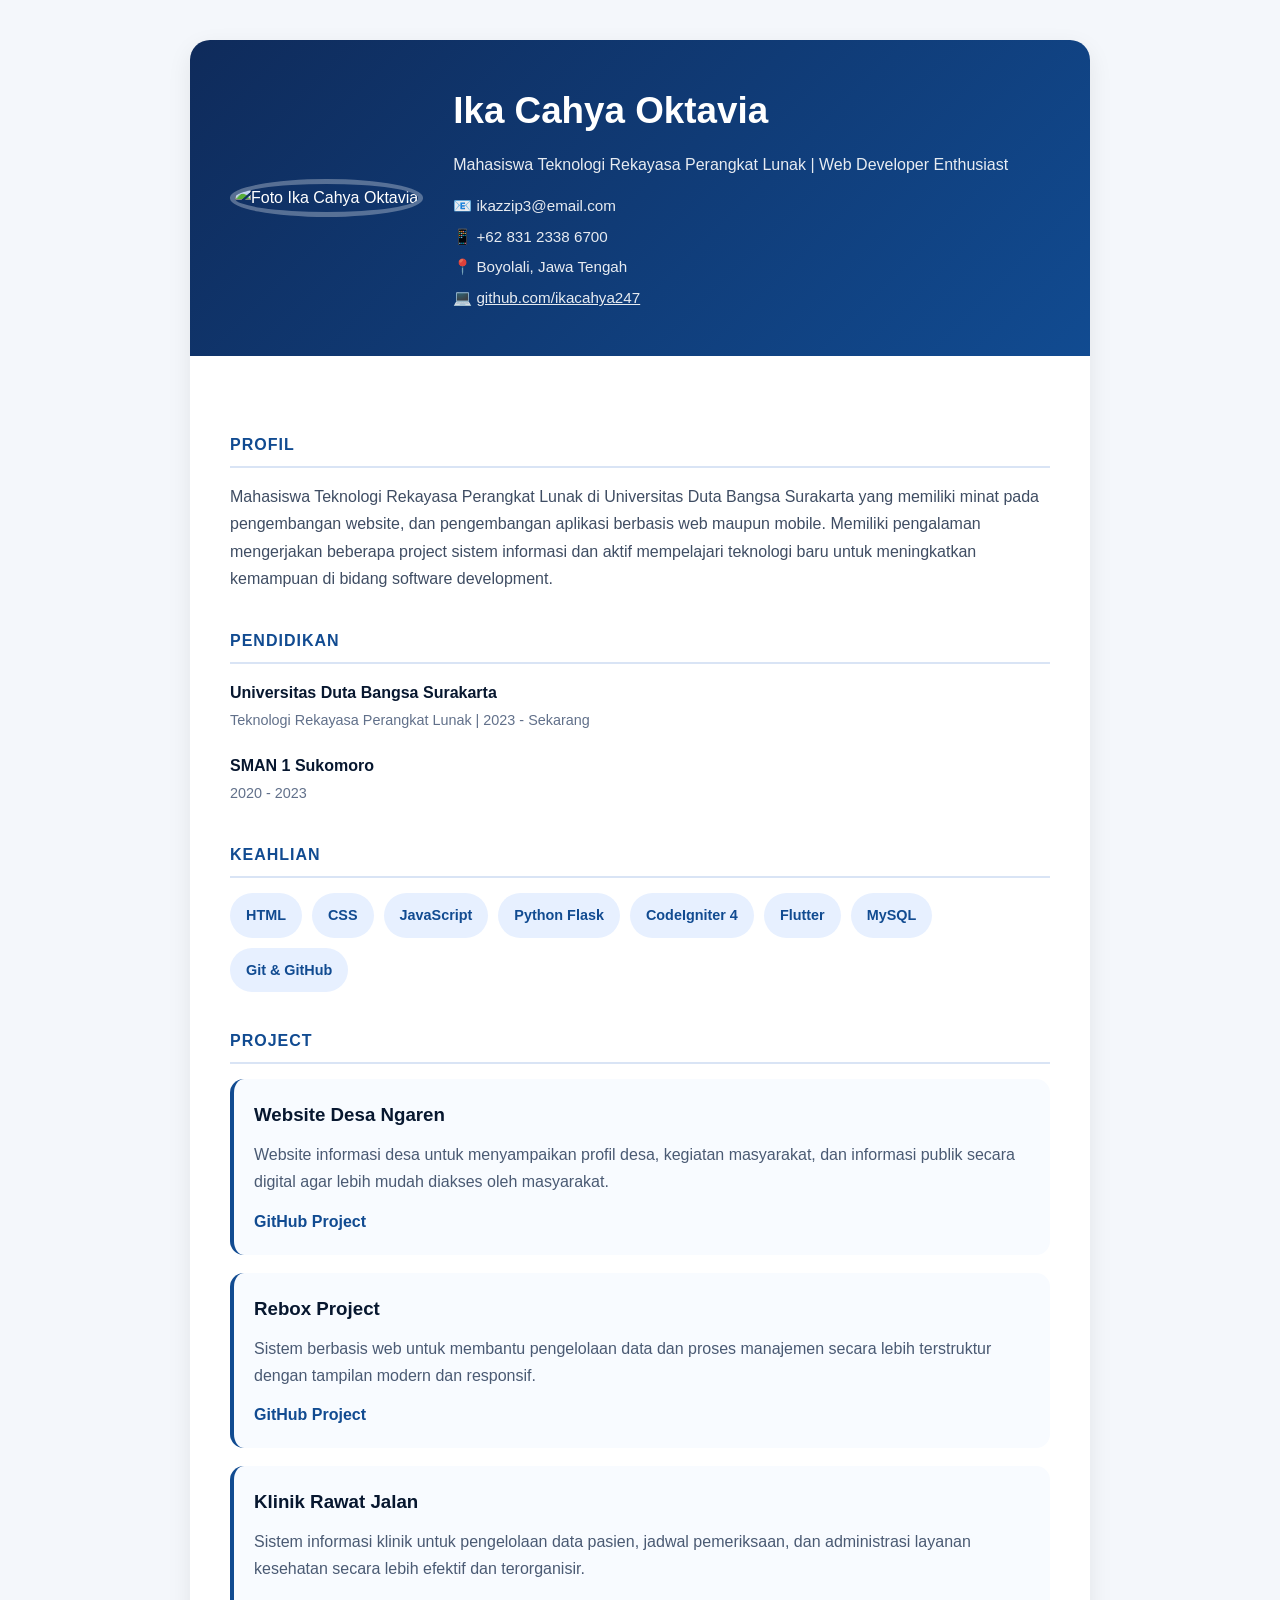
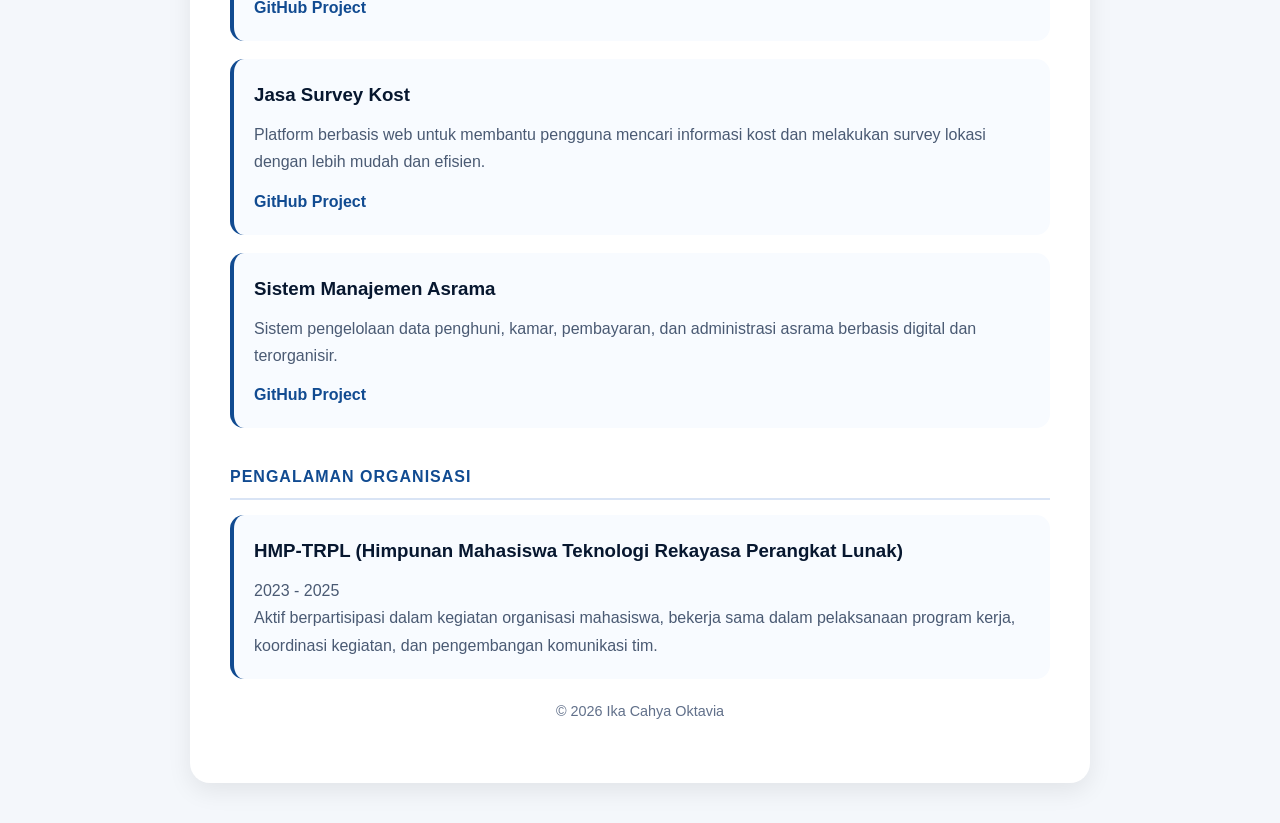
==== cv-ika-cahya-oktavia.html @ e8f62f44 "perbarui" ====
<!DOCTYPE html>
<html lang="id">
<head>
  <meta charset="UTF-8" />
  <meta name="viewport" content="width=device-width, initial-scale=1.0"/>
  <title>CV Ika Cahya Oktavia</title>

  <style>

    *{
      margin:0;
      padding:0;
      box-sizing:border-box;
    }

    body{
      background:#f4f7fb;
      font-family:"Segoe UI", Arial, sans-serif;
      color:#10213d;
      line-height:1.7;
      padding:40px 20px;
    }

    .container{
      max-width:900px;
      margin:auto;
      background:white;
      border-radius:20px;
      overflow:hidden;
      box-shadow:0 8px 25px rgba(0,0,0,0.08);
    }

    /* HEADER */

    .header{
      background:linear-gradient(135deg,#0f2b5b,#114b91);
      color:white;
      padding:40px;
      display:flex;
      align-items:center;
      gap:30px;
      flex-wrap:wrap;
    }

    .profile-img img{
      width:140px;
      height:140px;
      object-fit:cover;
      border-radius:50%;
      border:5px solid rgba(255,255,255,0.3);
    }

    .header-text h1{
      font-size:2.3rem;
      margin-bottom:8px;
    }

    .header-text p{
      opacity:0.9;
      font-size:1rem;
    }

    .contact{
      margin-top:15px;
    }

    .contact p{
      margin-bottom:5px;
      font-size:0.95rem;
    }

    /* CONTENT */

    .content{
      padding:40px;
    }

    h2{
      color:#114b91;
      margin-bottom:15px;
      margin-top:35px;
      font-size:1rem;
      text-transform:uppercase;
      border-bottom:2px solid #d9e4f5;
      padding-bottom:8px;
      letter-spacing:1px;
    }

    .profile-text{
      color:#3f4d63;
    }

    /* EDUCATION */

    .edu-item{
      margin-bottom:18px;
    }

    .edu-item h3{
      font-size:1rem;
      color:#07172f;
    }

    .edu-item span{
      color:#61708a;
      font-size:0.9rem;
    }

    /* SKILLS */

    .skill-list{
      display:flex;
      flex-wrap:wrap;
      gap:10px;
    }

    .skill-list span{
      background:#e7f0ff;
      color:#114b91;
      padding:10px 16px;
      border-radius:30px;
      font-size:0.9rem;
      font-weight:600;
    }

    /* PROJECT */

    .project{
      background:#f8fbff;
      padding:20px;
      border-radius:14px;
      margin-bottom:18px;
      border-left:4px solid #114b91;
      transition:0.3s;
    }

    .project:hover{
      transform:translateY(-3px);
    }

    .project h3{
      margin-bottom:10px;
      color:#07172f;
    }

    .project p{
      color:#4a5a73;
      margin-bottom:12px;
    }

    .project a{
      color:#114b91;
      text-decoration:none;
      font-weight:bold;
    }

    .project a:hover{
      text-decoration:underline;
    }

    /* ORGANIZATION */

    .organization{
      background:#f8fbff;
      padding:20px;
      border-radius:14px;
      border-left:4px solid #114b91;
    }

    .organization h3{
      margin-bottom:10px;
      color:#07172f;
    }

    .organization p{
      color:#4a5a73;
    }

    /* FOOTER */

    .footer{
      text-align:center;
      padding:20px;
      color:#61708a;
      font-size:0.9rem;
    }

    /* RESPONSIVE */

    @media(max-width:768px){

      .header{
        text-align:center;
        justify-content:center;
      }

      .header-text{
        text-align:center;
      }

      .content{
        padding:25px;
      }

    }

  </style>

</head>

<body>

  <div class="container">

    <!-- HEADER -->

    <div class="header">

      <div class="profile-img">

        <img src="assets/profil.jpg.jpeg" alt="Foto Ika Cahya Oktavia">

      </div>

      <div class="header-text">

        <h1>Ika Cahya Oktavia</h1>

        <p>
          Mahasiswa Teknologi Rekayasa Perangkat Lunak |
          Web Developer Enthusiast
        </p>

        <div class="contact">

          <p>📧 ikazzip3@email.com</p>

          <p>📱 +62 831 2338 6700</p>

          <p>📍 Boyolali, Jawa Tengah</p>

          <p>
            💻
            <a
              href="https://github.com/ikacahya247"
              target="_blank"
              style="color:white;"
            >
              github.com/ikacahya247
            </a>
          </p>

        </div>

      </div>

    </div>

    <!-- CONTENT -->

    <div class="content">

      <!-- PROFIL -->

      <h2>Profil</h2>

      <p class="profile-text">

        Mahasiswa Teknologi Rekayasa Perangkat Lunak di
        Universitas Duta Bangsa Surakarta yang memiliki minat
        pada pengembangan website,
        dan pengembangan aplikasi berbasis web maupun mobile.

        Memiliki pengalaman mengerjakan beberapa project sistem informasi
        dan aktif mempelajari teknologi baru untuk meningkatkan kemampuan
        di bidang software development.

      </p>

      <!-- PENDIDIKAN -->

      <h2>Pendidikan</h2>

      <div class="edu-item">

        <h3>Universitas Duta Bangsa Surakarta</h3>

        <span>
          Teknologi Rekayasa Perangkat Lunak |
          2023 - Sekarang
        </span>

      </div>

      <div class="edu-item">

        <h3>SMAN 1 Sukomoro</h3>

        <span>
          2020 - 2023
        </span>

      </div>

      <!-- SKILLS -->

      <h2>Keahlian</h2>

      <div class="skill-list">

        <span>HTML</span>

        <span>CSS</span>

        <span>JavaScript</span>

        <span>Python Flask</span>

        <span>CodeIgniter 4</span>

        <span>Flutter</span>

        <span>MySQL</span>

        <span>Git & GitHub</span>


      </div>

      <!-- PROJECT -->

      <h2>Project</h2>

      <!-- PROJECT 1 -->

      <div class="project">

        <h3>Website Desa Ngaren</h3>

        <p>
          Website informasi desa untuk menyampaikan profil desa,
          kegiatan masyarakat, dan informasi publik secara digital
          agar lebih mudah diakses oleh masyarakat.
        </p>

        <a
          href="https://github.com/ikacahya247/Web_Desa_Ngaren.git"
          target="_blank"
        >
          GitHub Project
        </a>

      </div>

      <!-- PROJECT 2 -->

      <div class="project">

        <h3>Rebox Project</h3>

        <p>
          Sistem berbasis web untuk membantu pengelolaan data
          dan proses manajemen secara lebih terstruktur
          dengan tampilan modern dan responsif.
        </p>

        <a
          href="https://github.com/elisandksr/reboxproject1.git"
          target="_blank"
        >
          GitHub Project
        </a>

      </div>

      <!-- PROJECT 3 -->

      <div class="project">

        <h3>Klinik Rawat Jalan</h3>

        <p>
          Sistem informasi klinik untuk pengelolaan data pasien,
          jadwal pemeriksaan, dan administrasi layanan kesehatan
          secara lebih efektif dan terorganisir.
        </p>

        <a href="#">
          GitHub Project
        </a>

      </div>

      <!-- PROJECT 4 -->

      <div class="project">

        <h3>Jasa Survey Kost</h3>

        <p>
          Platform berbasis web untuk membantu pengguna
          mencari informasi kost dan melakukan survey lokasi
          dengan lebih mudah dan efisien.
        </p>

        <a
          href="https://github.com/elisandksr/project_jasa_survey_kost.git"
          target="_blank"
        >
          GitHub Project
        </a>

      </div>

      <!-- PROJECT 5 -->

      <div class="project">

        <h3>Sistem Manajemen Asrama</h3>

        <p>
          Sistem pengelolaan data penghuni, kamar,
          pembayaran, dan administrasi asrama
          berbasis digital dan terorganisir.
        </p>

        <a href="#">
          GitHub Project
        </a>

      </div>

      <!-- ORGANIZATION -->

      <h2>Pengalaman Organisasi</h2>

     <div class="organization">

  <h3>
    HMP-TRPL (Himpunan Mahasiswa Teknologi Rekayasa Perangkat Lunak)
  </h3>

  <p>
    2023 - 2025
  </p>

  <p>
    Aktif berpartisipasi dalam kegiatan organisasi mahasiswa,
    bekerja sama dalam pelaksanaan program kerja,
    koordinasi kegiatan, dan pengembangan komunikasi tim.
  </p>

</div>

    <!-- FOOTER -->

    <div class="footer">

      © 2026 Ika Cahya Oktavia

    </div>

  </div>

</body>
</html>
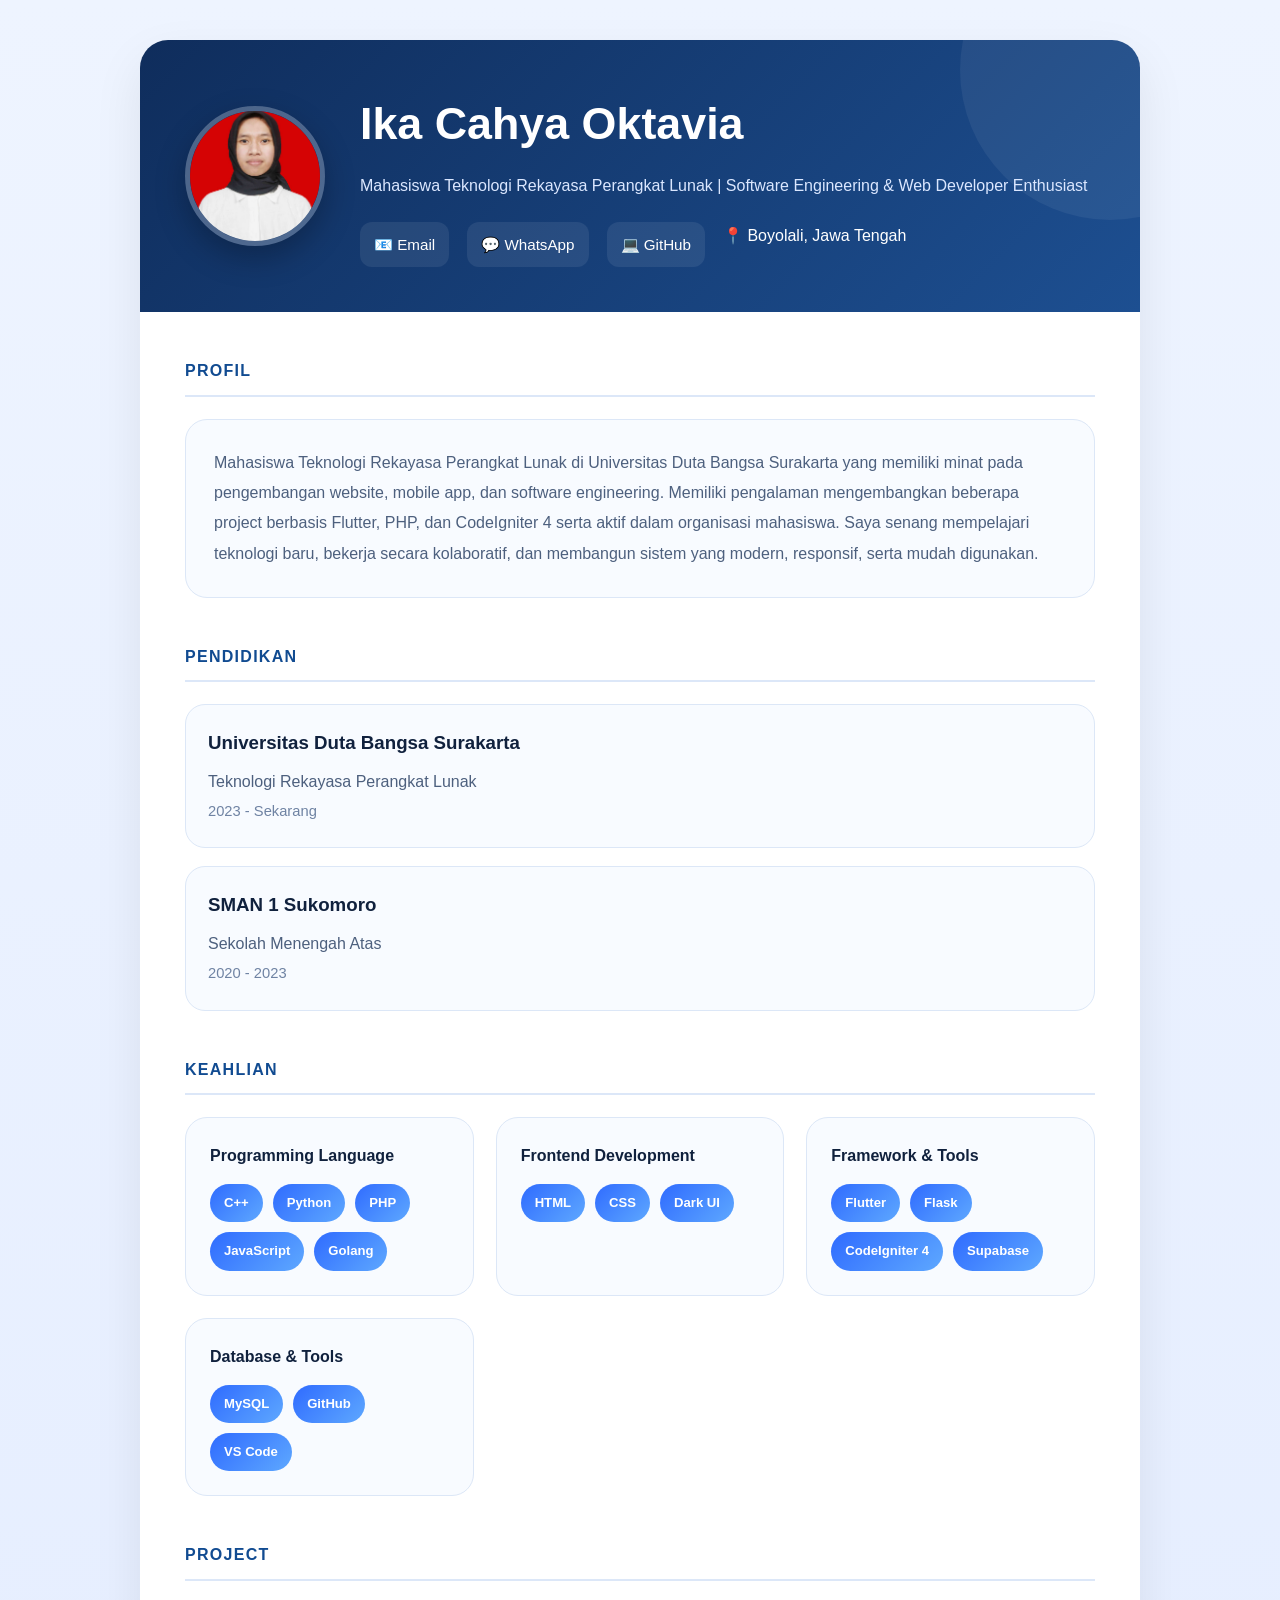
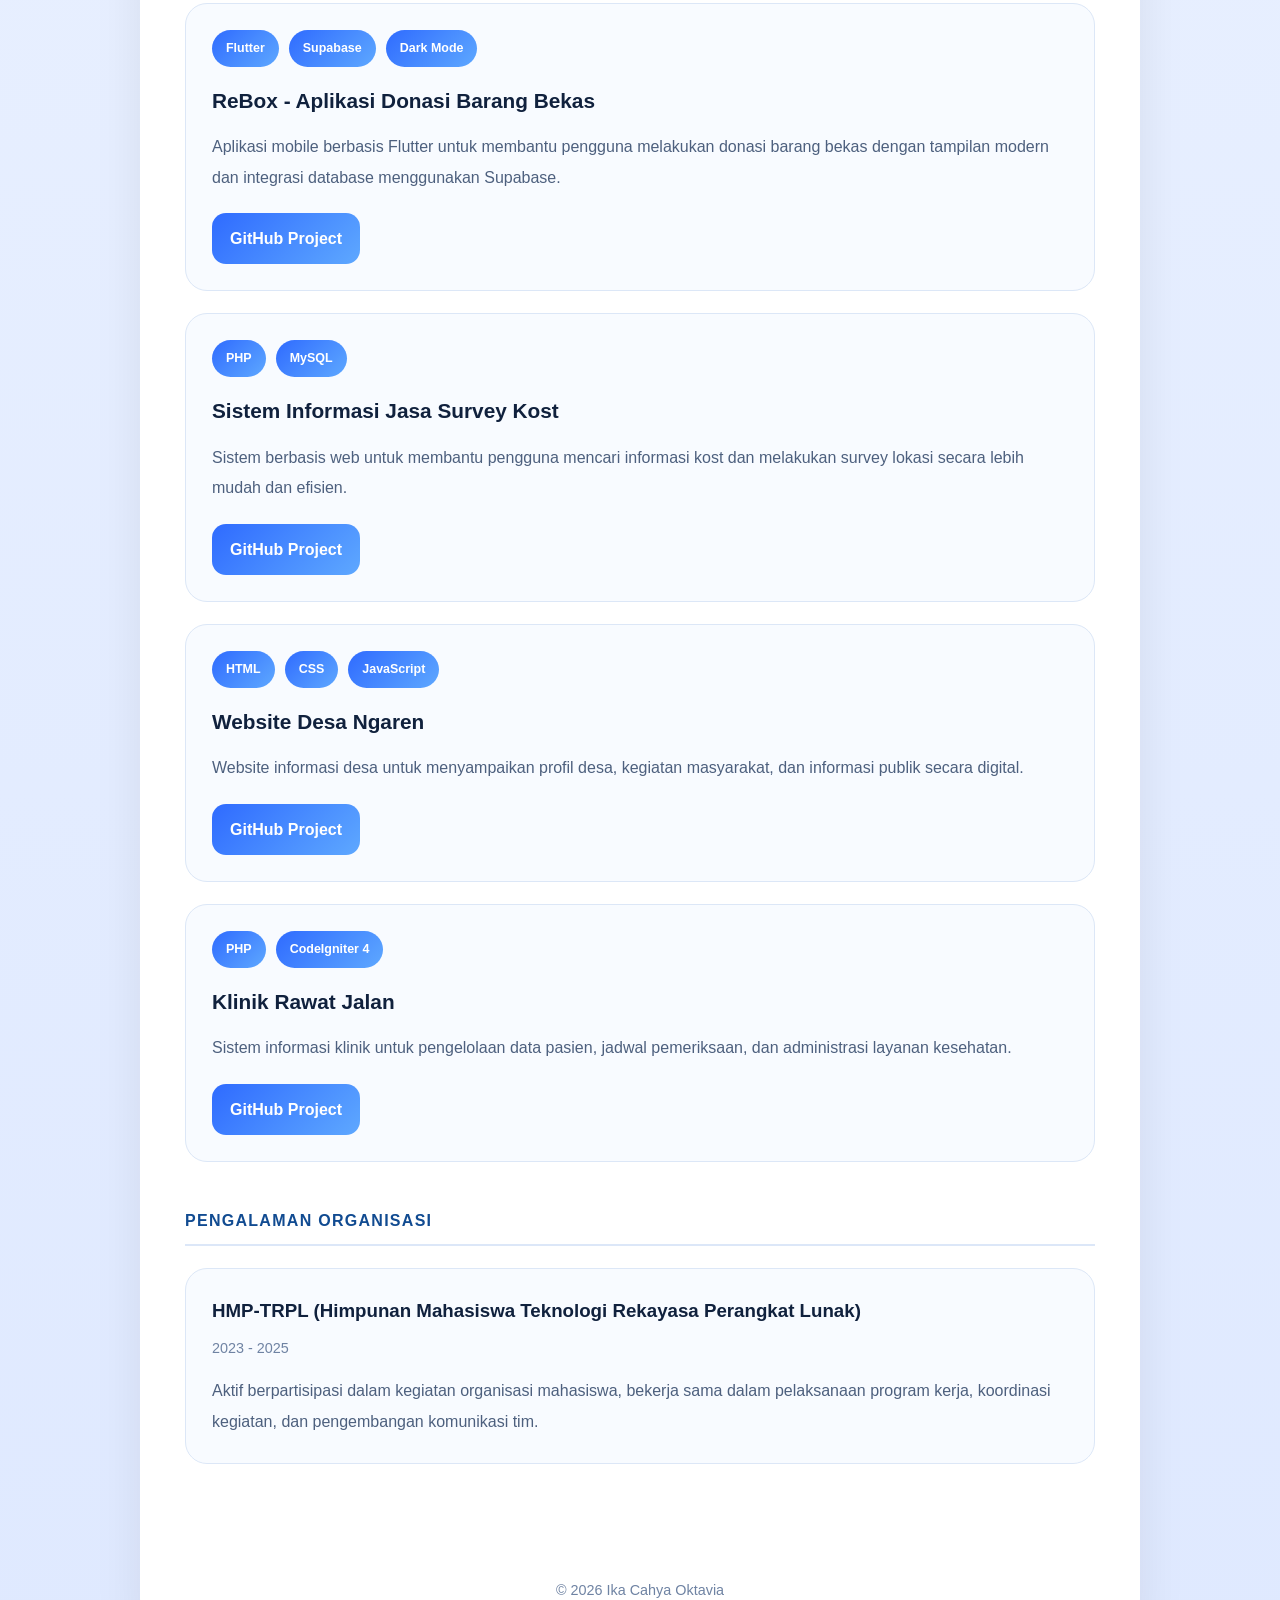
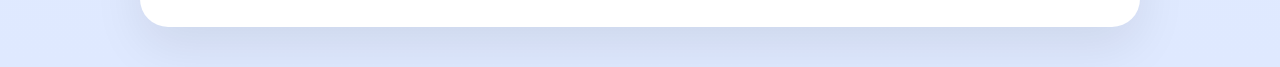
==== commit 25283fd6: "cv" ====
--- a/cv-ika-cahya-oktavia.html
+++ b/cv-ika-cahya-oktavia.html
@@ -1,8 +1,14 @@
 <!DOCTYPE html>
 <html lang="id">
 <head>
+
   <meta charset="UTF-8" />
-  <meta name="viewport" content="width=device-width, initial-scale=1.0"/>
+
+  <meta
+    name="viewport"
+    content="width=device-width, initial-scale=1.0"
+  />
+
   <title>CV Ika Cahya Oktavia</title>
 
   <style>
@@ -14,192 +20,548 @@
     }
 
     body{
-      background:#f4f7fb;
-      font-family:"Segoe UI", Arial, sans-serif;
+
+      background:
+        linear-gradient(
+          180deg,
+          #eef4ff,
+          #dfe9ff
+        );
+
+      font-family:
+        "Segoe UI",
+        Arial,
+        sans-serif;
+
       color:#10213d;
+
+      padding:40px 20px;
+
       line-height:1.7;
-      padding:40px 20px;
-    }
-
-    .container{
-      max-width:900px;
+
+    }
+
+    .cv-container{
+
+      max-width:1000px;
+
       margin:auto;
+
       background:white;
+
+      border-radius:28px;
+
+      overflow:hidden;
+
+      box-shadow:
+        0 20px 50px rgba(0,0,0,0.08);
+
+    }
+
+    /* =========================
+       HEADER
+    ========================= */
+
+    .header{
+
+      background:
+        linear-gradient(
+          135deg,
+          #0f2d5c,
+          #1d4f91
+        );
+
+      color:white;
+
+      padding:45px;
+
+      display:flex;
+
+      align-items:center;
+
+      gap:35px;
+
+      flex-wrap:wrap;
+
+      position:relative;
+
+      overflow:hidden;
+
+    }
+
+    .header::before{
+
+      content:"";
+
+      position:absolute;
+
+      width:300px;
+
+      height:300px;
+
+      background:
+        rgba(255,255,255,0.06);
+
+      border-radius:50%;
+
+      top:-120px;
+
+      right:-120px;
+
+    }
+
+    .profile-photo{
+
+      width:140px;
+
+      height:140px;
+
+      border-radius:50%;
+
+      object-fit:cover;
+
+      border:5px solid rgba(255,255,255,0.25);
+
+      box-shadow:
+        0 12px 30px rgba(0,0,0,0.25);
+
+      position:relative;
+
+      z-index:2;
+
+    }
+
+    .header-content{
+
+      flex:1;
+
+      position:relative;
+
+      z-index:2;
+
+    }
+
+    .header-content h1{
+
+      font-size:2.8rem;
+
+      margin-bottom:10px;
+
+    }
+
+    .role{
+
+      color:#dbe7ff;
+
+      font-size:1rem;
+
+      margin-bottom:20px;
+
+      font-weight:500;
+
+    }
+
+    .contact-info{
+
+      display:flex;
+
+      flex-wrap:wrap;
+
+      gap:18px;
+
+      margin-top:18px;
+
+    }
+
+    .contact-info a{
+
+      text-decoration:none;
+
+      color:white;
+
+      font-size:0.95rem;
+
+      background:
+        rgba(255,255,255,0.08);
+
+      padding:10px 14px;
+
+      border-radius:12px;
+
+      transition:0.3s ease;
+
+    }
+
+    .contact-info a:hover{
+
+      background:
+        rgba(255,255,255,0.16);
+
+    }
+
+    /* =========================
+       CONTENT
+    ========================= */
+
+    .content{
+
+      padding:45px;
+
+    }
+
+    section{
+
+      margin-bottom:45px;
+
+    }
+
+    h2{
+
+      color:#114b91;
+
+      margin-bottom:22px;
+
+      font-size:1rem;
+
+      text-transform:uppercase;
+
+      letter-spacing:0.08em;
+
+      border-bottom:2px solid #dce7f8;
+
+      padding-bottom:10px;
+
+    }
+
+    p{
+
+      color:#4d607e;
+
+      line-height:1.9;
+
+    }
+
+    /* =========================
+       PROFILE
+    ========================= */
+
+    .profile-box{
+
+      background:#f8fbff;
+
+      padding:28px;
+
+      border-radius:22px;
+
+      border:1px solid #dce7f7;
+
+    }
+
+    /* =========================
+       EDUCATION
+    ========================= */
+
+    .education-item{
+
+      background:#f8fbff;
+
+      padding:22px;
+
       border-radius:20px;
-      overflow:hidden;
-      box-shadow:0 8px 25px rgba(0,0,0,0.08);
-    }
-
-    /* HEADER */
-
-    .header{
-      background:linear-gradient(135deg,#0f2b5b,#114b91);
+
+      margin-bottom:18px;
+
+      border:1px solid #dce7f7;
+
+    }
+
+    .education-item h3{
+
+      color:#10213d;
+
+      margin-bottom:8px;
+
+    }
+
+    .education-year{
+
+      color:#6f83a3;
+
+      font-size:0.92rem;
+
+    }
+
+    /* =========================
+       SKILLS
+    ========================= */
+
+    .skills-grid{
+
+      display:grid;
+
+      grid-template-columns:
+        repeat(auto-fit,minmax(230px,1fr));
+
+      gap:22px;
+
+    }
+
+    .skill-card{
+
+      background:#f8fbff;
+
+      border:1px solid #dce7f7;
+
+      padding:24px;
+
+      border-radius:22px;
+
+    }
+
+    .skill-card h3{
+
+      margin-bottom:15px;
+
+      color:#10213d;
+
+      font-size:1rem;
+
+    }
+
+    .skill-tags{
+
+      display:flex;
+
+      flex-wrap:wrap;
+
+      gap:10px;
+
+    }
+
+    .skill-tags span{
+
+      background:
+        linear-gradient(
+          135deg,
+          #2f6bff,
+          #5ea8ff
+        );
+
       color:white;
-      padding:40px;
+
+      padding:8px 14px;
+
+      border-radius:999px;
+
+      font-size:0.82rem;
+
+      font-weight:600;
+
+    }
+
+    /* =========================
+       PROJECT
+    ========================= */
+
+    .project-grid{
+
+      display:grid;
+
+      gap:22px;
+
+    }
+
+    .project-card{
+
+      background:#f8fbff;
+
+      border:1px solid #dce7f7;
+
+      border-radius:22px;
+
+      padding:26px;
+
+      transition:0.3s ease;
+
+    }
+
+    .project-card:hover{
+
+      transform:translateY(-5px);
+
+      box-shadow:
+        0 15px 35px rgba(0,0,0,0.08);
+
+    }
+
+    .project-tech{
+
       display:flex;
+
+      flex-wrap:wrap;
+
+      gap:10px;
+
+      margin-bottom:16px;
+
+    }
+
+    .project-tech span{
+
+      background:
+        linear-gradient(
+          135deg,
+          #2f6bff,
+          #5ea8ff
+        );
+
+      color:white;
+
+      padding:8px 14px;
+
+      border-radius:999px;
+
+      font-size:0.78rem;
+
+      font-weight:700;
+
+    }
+
+    .project-card h3{
+
+      color:#10213d;
+
+      margin-bottom:14px;
+
+      font-size:1.3rem;
+
+    }
+
+    .project-card p{
+
+      color:#4d607e;
+
+      line-height:1.9;
+
+      margin-bottom:20px;
+
+    }
+
+    .project-link{
+
+      display:inline-flex;
+
       align-items:center;
-      gap:30px;
-      flex-wrap:wrap;
-    }
-
-    .profile-img img{
-      width:140px;
-      height:140px;
-      object-fit:cover;
-      border-radius:50%;
-      border:5px solid rgba(255,255,255,0.3);
-    }
-
-    .header-text h1{
-      font-size:2.3rem;
+
+      justify-content:center;
+
+      text-decoration:none;
+
+      color:white;
+
+      background:
+        linear-gradient(
+          135deg,
+          #2f6bff,
+          #5ea8ff
+        );
+
+      padding:12px 18px;
+
+      border-radius:14px;
+
+      font-weight:600;
+
+      transition:0.3s ease;
+
+    }
+
+    .project-link:hover{
+
+      transform:translateY(-3px);
+
+    }
+
+    /* =========================
+       ORGANIZATION
+    ========================= */
+
+    .org-card{
+
+      background:#f8fbff;
+
+      border:1px solid #dce7f7;
+
+      padding:26px;
+
+      border-radius:22px;
+
+    }
+
+    .org-card h3{
+
+      color:#10213d;
+
       margin-bottom:8px;
-    }
-
-    .header-text p{
-      opacity:0.9;
-      font-size:1rem;
-    }
-
-    .contact{
-      margin-top:15px;
-    }
-
-    .contact p{
-      margin-bottom:5px;
-      font-size:0.95rem;
-    }
-
-    /* CONTENT */
-
-    .content{
-      padding:40px;
-    }
-
-    h2{
-      color:#114b91;
-      margin-bottom:15px;
-      margin-top:35px;
-      font-size:1rem;
-      text-transform:uppercase;
-      border-bottom:2px solid #d9e4f5;
-      padding-bottom:8px;
-      letter-spacing:1px;
-    }
-
-    .profile-text{
-      color:#3f4d63;
-    }
-
-    /* EDUCATION */
-
-    .edu-item{
-      margin-bottom:18px;
-    }
-
-    .edu-item h3{
-      font-size:1rem;
-      color:#07172f;
-    }
-
-    .edu-item span{
-      color:#61708a;
+
+    }
+
+    .org-year{
+
+      color:#6f83a3;
+
+      margin-bottom:14px;
+
       font-size:0.9rem;
-    }
-
-    /* SKILLS */
-
-    .skill-list{
-      display:flex;
-      flex-wrap:wrap;
-      gap:10px;
-    }
-
-    .skill-list span{
-      background:#e7f0ff;
-      color:#114b91;
-      padding:10px 16px;
-      border-radius:30px;
+
+    }
+
+    /* =========================
+       FOOTER
+    ========================= */
+
+    .footer{
+
+      text-align:center;
+
+      padding:24px;
+
+      color:#6f83a3;
+
       font-size:0.9rem;
-      font-weight:600;
-    }
-
-    /* PROJECT */
-
-    .project{
-      background:#f8fbff;
-      padding:20px;
-      border-radius:14px;
-      margin-bottom:18px;
-      border-left:4px solid #114b91;
-      transition:0.3s;
-    }
-
-    .project:hover{
-      transform:translateY(-3px);
-    }
-
-    .project h3{
-      margin-bottom:10px;
-      color:#07172f;
-    }
-
-    .project p{
-      color:#4a5a73;
-      margin-bottom:12px;
-    }
-
-    .project a{
-      color:#114b91;
-      text-decoration:none;
-      font-weight:bold;
-    }
-
-    .project a:hover{
-      text-decoration:underline;
-    }
-
-    /* ORGANIZATION */
-
-    .organization{
-      background:#f8fbff;
-      padding:20px;
-      border-radius:14px;
-      border-left:4px solid #114b91;
-    }
-
-    .organization h3{
-      margin-bottom:10px;
-      color:#07172f;
-    }
-
-    .organization p{
-      color:#4a5a73;
-    }
-
-    /* FOOTER */
-
-    .footer{
-      text-align:center;
-      padding:20px;
-      color:#61708a;
-      font-size:0.9rem;
-    }
-
-    /* RESPONSIVE */
+
+    }
+
+    /* =========================
+       RESPONSIVE
+    ========================= */
 
     @media(max-width:768px){
 
       .header{
+
+        justify-content:center;
+
         text-align:center;
+
+      }
+
+      .contact-info{
+
         justify-content:center;
+
       }
 
-      .header-text{
-        text-align:center;
+      .content{
+
+        padding:28px;
+
       }
 
-      .content{
-        padding:25px;
+      .header-content h1{
+
+        font-size:2.2rem;
+
       }
 
     }
@@ -210,247 +572,391 @@
 
 <body>
 
-  <div class="container">
+  <div class="cv-container">
 
     <!-- HEADER -->
 
-    <div class="header">
-
-      <div class="profile-img">
-
-        <img src="assets/profil.jpg.jpeg" alt="Foto Ika Cahya Oktavia">
+    <header class="header">
+
+      <img
+        src="assets/profil.jpg.jpeg"
+        alt="Foto Ika Cahya Oktavia"
+        class="profile-photo"
+      />
+
+      <div class="header-content">
+
+        <h1>
+          Ika Cahya Oktavia
+        </h1>
+
+        <p class="role">
+          Mahasiswa Teknologi Rekayasa Perangkat Lunak |
+          Software Engineering & Web Developer Enthusiast
+        </p>
+
+       <div class="contact-info">
+
+  <a href="mailto:ikazzip3@email.com">
+    📧 Email
+  </a>
+
+  <a
+    href="https://wa.me/6283123386700"
+    target="_blank"
+  >
+    💬 WhatsApp
+  </a>
+
+  <a
+    href="https://github.com/ikacahya247"
+    target="_blank"
+  >
+    💻 GitHub
+  </a>
+
+    <span>
+    📍 Boyolali, Jawa Tengah
+  </span>
+
+
+</div>
 
       </div>
 
-      <div class="header-text">
-
-        <h1>Ika Cahya Oktavia</h1>
-
-        <p>
-          Mahasiswa Teknologi Rekayasa Perangkat Lunak |
-          Web Developer Enthusiast
-        </p>
-
-        <div class="contact">
-
-          <p>📧 ikazzip3@email.com</p>
-
-          <p>📱 +62 831 2338 6700</p>
-
-          <p>📍 Boyolali, Jawa Tengah</p>
+    </header>
+
+    <!-- CONTENT -->
+
+    <div class="content">
+
+      <!-- PROFIL -->
+
+      <section>
+
+        <h2>
+          Profil
+        </h2>
+
+        <div class="profile-box">
 
           <p>
-            💻
+            Mahasiswa Teknologi Rekayasa Perangkat Lunak
+            di Universitas Duta Bangsa Surakarta
+            yang memiliki minat pada pengembangan website,
+            mobile app,
+            dan software engineering.
+
+            Memiliki pengalaman mengembangkan beberapa project
+            berbasis Flutter,
+            PHP,
+            dan CodeIgniter 4
+            serta aktif dalam organisasi mahasiswa.
+
+            Saya senang mempelajari teknologi baru,
+            bekerja secara kolaboratif,
+            dan membangun sistem yang modern,
+            responsif,
+            serta mudah digunakan.
+          </p>
+
+        </div>
+
+      </section>
+
+      <!-- PENDIDIKAN -->
+
+      <section>
+
+        <h2>
+          Pendidikan
+        </h2>
+
+        <div class="education-item">
+
+          <h3>
+            Universitas Duta Bangsa Surakarta
+          </h3>
+
+          <p>
+            Teknologi Rekayasa Perangkat Lunak
+          </p>
+
+          <p class="education-year">
+            2023 - Sekarang
+          </p>
+
+        </div>
+
+        <div class="education-item">
+
+          <h3>
+            SMAN 1 Sukomoro
+          </h3>
+
+          <p>
+            Sekolah Menengah Atas
+          </p>
+
+          <p class="education-year">
+            2020 - 2023
+          </p>
+
+        </div>
+
+      </section>
+
+      <!-- KEAHLIAN -->
+
+      <section>
+
+        <h2>
+          Keahlian
+        </h2>
+
+        <div class="skills-grid">
+
+          <div class="skill-card">
+
+            <h3>
+              Programming Language
+            </h3>
+
+            <div class="skill-tags">
+
+              <span>C++</span>
+              <span>Python</span>
+              <span>PHP</span>
+              <span>JavaScript</span>
+              <span>Golang</span>
+
+            </div>
+
+          </div>
+
+          <div class="skill-card">
+
+            <h3>
+              Frontend Development
+            </h3>
+
+            <div class="skill-tags">
+
+              <span>HTML</span>
+              <span>CSS</span>
+              <span>Dark UI</span>
+
+            </div>
+
+          </div>
+
+          <div class="skill-card">
+
+            <h3>
+              Framework & Tools
+            </h3>
+
+            <div class="skill-tags">
+
+              <span>Flutter</span>
+              <span>Flask</span>
+              <span>CodeIgniter 4</span>
+              <span>Supabase</span>
+
+            </div>
+
+          </div>
+
+          <div class="skill-card">
+
+            <h3>
+              Database & Tools
+            </h3>
+
+            <div class="skill-tags">
+
+              <span>MySQL</span>
+              <span>GitHub</span>
+              <span>VS Code</span>
+
+            </div>
+
+          </div>
+
+        </div>
+
+      </section>
+
+      <!-- PROJECT -->
+
+      <section>
+
+        <h2>
+          Project
+        </h2>
+
+        <div class="project-grid">
+
+          <!-- PROJECT 1 -->
+          <div class="project-card">
+
+            <div class="project-tech">
+
+              <span>Flutter</span>
+              <span>Supabase</span>
+              <span>Dark Mode</span>
+
+            </div>
+
+            <h3>
+              ReBox - Aplikasi Donasi Barang Bekas
+            </h3>
+
+            <p>
+              Aplikasi mobile berbasis Flutter
+              untuk membantu pengguna melakukan donasi
+              barang bekas dengan tampilan modern
+              dan integrasi database menggunakan Supabase.
+            </p>
+
             <a
-              href="https://github.com/ikacahya247"
+              href="https://github.com/elisandksr/reboxproject1.git"
               target="_blank"
-              style="color:white;"
+              class="project-link"
             >
-              github.com/ikacahya247
+              GitHub Project
             </a>
+
+          </div>
+
+          <!-- PROJECT 2 -->
+          <div class="project-card">
+
+            <div class="project-tech">
+
+              <span>PHP</span>
+              <span>MySQL</span>
+
+            </div>
+
+            <h3>
+              Sistem Informasi Jasa Survey Kost
+            </h3>
+
+            <p>
+              Sistem berbasis web untuk membantu pengguna
+              mencari informasi kost
+              dan melakukan survey lokasi
+              secara lebih mudah dan efisien.
+            </p>
+
+            <a
+              href="https://github.com/elisandksr/project_jasa_survey_kost.git"
+              target="_blank"
+              class="project-link"
+            >
+              GitHub Project
+            </a>
+
+          </div>
+
+          <!-- PROJECT 3 -->
+          <div class="project-card">
+
+            <div class="project-tech">
+
+              <span>HTML</span>
+              <span>CSS</span>
+              <span>JavaScript</span>
+
+            </div>
+
+            <h3>
+              Website Desa Ngaren
+            </h3>
+
+            <p>
+              Website informasi desa untuk menyampaikan
+              profil desa,
+              kegiatan masyarakat,
+              dan informasi publik secara digital.
+            </p>
+
+            <a
+              href="https://github.com/ikacahya247/Web_Desa_Ngaren.git"
+              target="_blank"
+              class="project-link"
+            >
+              GitHub Project
+            </a>
+
+          </div>
+
+          <!-- PROJECT 4 -->
+          <div class="project-card">
+
+            <div class="project-tech">
+
+              <span>PHP</span>
+              <span>CodeIgniter 4</span>
+
+            </div>
+
+            <h3>
+              Klinik Rawat Jalan
+            </h3>
+
+            <p>
+              Sistem informasi klinik
+              untuk pengelolaan data pasien,
+              jadwal pemeriksaan,
+              dan administrasi layanan kesehatan.
+            </p>
+
+            <a
+              href="#"
+              class="project-link"
+            >
+              GitHub Project
+            </a>
+
+          </div>
+
+        </div>
+
+      </section>
+
+      <!-- ORGANISASI -->
+
+      <section>
+
+        <h2>
+          Pengalaman Organisasi
+        </h2>
+
+        <div class="org-card">
+
+          <h3>
+            HMP-TRPL
+            (Himpunan Mahasiswa Teknologi Rekayasa Perangkat Lunak)
+          </h3>
+
+          <p class="org-year">
+            2023 - 2025
           </p>
 
+          <p>
+            Aktif berpartisipasi dalam kegiatan organisasi mahasiswa,
+            bekerja sama dalam pelaksanaan program kerja,
+            koordinasi kegiatan,
+            dan pengembangan komunikasi tim.
+          </p>
+
         </div>
 
-      </div>
+      </section>
 
     </div>
-
-    <!-- CONTENT -->
-
-    <div class="content">
-
-      <!-- PROFIL -->
-
-      <h2>Profil</h2>
-
-      <p class="profile-text">
-
-        Mahasiswa Teknologi Rekayasa Perangkat Lunak di
-        Universitas Duta Bangsa Surakarta yang memiliki minat
-        pada pengembangan website,
-        dan pengembangan aplikasi berbasis web maupun mobile.
-
-        Memiliki pengalaman mengerjakan beberapa project sistem informasi
-        dan aktif mempelajari teknologi baru untuk meningkatkan kemampuan
-        di bidang software development.
-
-      </p>
-
-      <!-- PENDIDIKAN -->
-
-      <h2>Pendidikan</h2>
-
-      <div class="edu-item">
-
-        <h3>Universitas Duta Bangsa Surakarta</h3>
-
-        <span>
-          Teknologi Rekayasa Perangkat Lunak |
-          2023 - Sekarang
-        </span>
-
-      </div>
-
-      <div class="edu-item">
-
-        <h3>SMAN 1 Sukomoro</h3>
-
-        <span>
-          2020 - 2023
-        </span>
-
-      </div>
-
-      <!-- SKILLS -->
-
-      <h2>Keahlian</h2>
-
-      <div class="skill-list">
-
-        <span>HTML</span>
-
-        <span>CSS</span>
-
-        <span>JavaScript</span>
-
-        <span>Python Flask</span>
-
-        <span>CodeIgniter 4</span>
-
-        <span>Flutter</span>
-
-        <span>MySQL</span>
-
-        <span>Git & GitHub</span>
-
-
-      </div>
-
-      <!-- PROJECT -->
-
-      <h2>Project</h2>
-
-      <!-- PROJECT 1 -->
-
-      <div class="project">
-
-        <h3>Website Desa Ngaren</h3>
-
-        <p>
-          Website informasi desa untuk menyampaikan profil desa,
-          kegiatan masyarakat, dan informasi publik secara digital
-          agar lebih mudah diakses oleh masyarakat.
-        </p>
-
-        <a
-          href="https://github.com/ikacahya247/Web_Desa_Ngaren.git"
-          target="_blank"
-        >
-          GitHub Project
-        </a>
-
-      </div>
-
-      <!-- PROJECT 2 -->
-
-      <div class="project">
-
-        <h3>Rebox Project</h3>
-
-        <p>
-          Sistem berbasis web untuk membantu pengelolaan data
-          dan proses manajemen secara lebih terstruktur
-          dengan tampilan modern dan responsif.
-        </p>
-
-        <a
-          href="https://github.com/elisandksr/reboxproject1.git"
-          target="_blank"
-        >
-          GitHub Project
-        </a>
-
-      </div>
-
-      <!-- PROJECT 3 -->
-
-      <div class="project">
-
-        <h3>Klinik Rawat Jalan</h3>
-
-        <p>
-          Sistem informasi klinik untuk pengelolaan data pasien,
-          jadwal pemeriksaan, dan administrasi layanan kesehatan
-          secara lebih efektif dan terorganisir.
-        </p>
-
-        <a href="#">
-          GitHub Project
-        </a>
-
-      </div>
-
-      <!-- PROJECT 4 -->
-
-      <div class="project">
-
-        <h3>Jasa Survey Kost</h3>
-
-        <p>
-          Platform berbasis web untuk membantu pengguna
-          mencari informasi kost dan melakukan survey lokasi
-          dengan lebih mudah dan efisien.
-        </p>
-
-        <a
-          href="https://github.com/elisandksr/project_jasa_survey_kost.git"
-          target="_blank"
-        >
-          GitHub Project
-        </a>
-
-      </div>
-
-      <!-- PROJECT 5 -->
-
-      <div class="project">
-
-        <h3>Sistem Manajemen Asrama</h3>
-
-        <p>
-          Sistem pengelolaan data penghuni, kamar,
-          pembayaran, dan administrasi asrama
-          berbasis digital dan terorganisir.
-        </p>
-
-        <a href="#">
-          GitHub Project
-        </a>
-
-      </div>
-
-      <!-- ORGANIZATION -->
-
-      <h2>Pengalaman Organisasi</h2>
-
-     <div class="organization">
-
-  <h3>
-    HMP-TRPL (Himpunan Mahasiswa Teknologi Rekayasa Perangkat Lunak)
-  </h3>
-
-  <p>
-    2023 - 2025
-  </p>
-
-  <p>
-    Aktif berpartisipasi dalam kegiatan organisasi mahasiswa,
-    bekerja sama dalam pelaksanaan program kerja,
-    koordinasi kegiatan, dan pengembangan komunikasi tim.
-  </p>
-
-</div>
 
     <!-- FOOTER -->
 
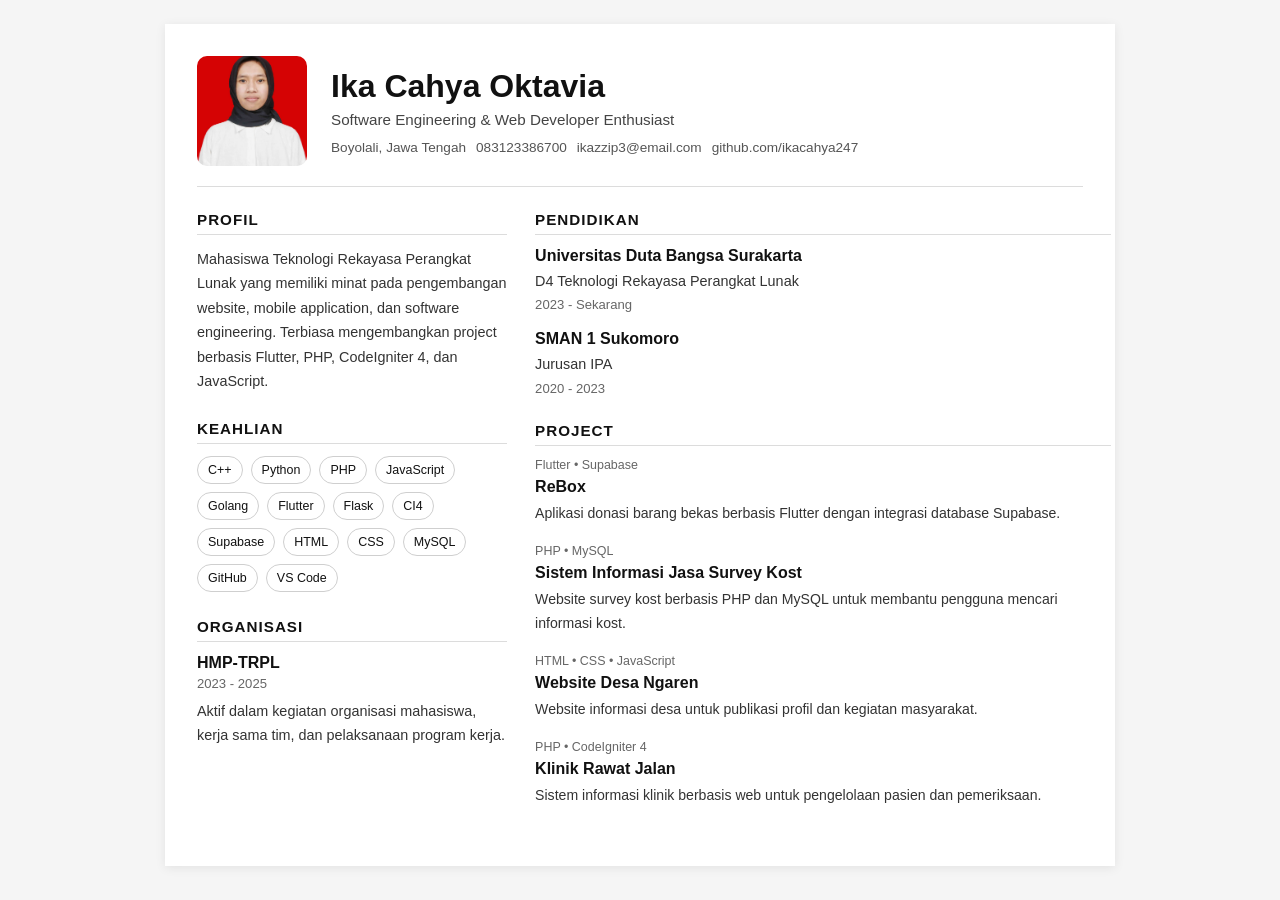
==== commit 0fc41fea: "perbaiki cv" ====
--- a/cv-ika-cahya-oktavia.html
+++ b/cv-ika-cahya-oktavia.html
@@ -21,549 +21,286 @@
 
     body{
 
-      background:
-        linear-gradient(
-          180deg,
-          #eef4ff,
-          #dfe9ff
-        );
-
       font-family:
-        "Segoe UI",
         Arial,
         sans-serif;
 
-      color:#10213d;
-
-      padding:40px 20px;
+      background:#f5f5f5;
+
+      color:#111;
+
+      padding:24px;
+
+    }
+
+    .cv{
+
+      max-width:950px;
+
+      margin:auto;
+
+      background:white;
+
+      padding:32px;
+
+      box-shadow:
+        0 2px 10px rgba(0,0,0,0.08);
+
+    }
+
+    /* =========================
+       HEADER
+    ========================= */
+
+    .header{
+
+      display:flex;
+
+      gap:24px;
+
+      align-items:center;
+
+      padding-bottom:20px;
+
+      border-bottom:1px solid #dcdcdc;
+
+      margin-bottom:24px;
+
+    }
+
+    .profile-photo{
+
+      width:110px;
+
+      height:110px;
+
+      object-fit:cover;
+
+      border-radius:10px;
+
+    }
+
+    .header-content{
+
+      flex:1;
+
+    }
+
+    .header-content h1{
+
+      font-size:2rem;
+
+      margin-bottom:6px;
+
+    }
+
+    .role{
+
+      font-size:0.95rem;
+
+      margin-bottom:12px;
+
+      color:#444;
+
+    }
+
+    .contact{
+
+      display:flex;
+
+      flex-wrap:wrap;
+
+      gap:10px;
+
+      font-size:0.85rem;
+
+      color:#555;
+
+    }
+
+    /* =========================
+       MAIN
+    ========================= */
+
+    .main{
+
+      display:grid;
+
+      grid-template-columns:
+        35% 65%;
+
+      gap:28px;
+
+    }
+
+    /* =========================
+       SECTION
+    ========================= */
+
+    section{
+
+      margin-bottom:26px;
+
+    }
+
+    .section-title{
+
+      font-size:0.95rem;
+
+      font-weight:bold;
+
+      letter-spacing:1px;
+
+      margin-bottom:12px;
+
+      padding-bottom:6px;
+
+      border-bottom:1px solid #dcdcdc;
+
+      text-transform:uppercase;
+
+    }
+
+    p{
+
+      font-size:0.9rem;
 
       line-height:1.7;
 
-    }
-
-    .cv-container{
-
-      max-width:1000px;
-
-      margin:auto;
-
-      background:white;
-
-      border-radius:28px;
-
-      overflow:hidden;
-
-      box-shadow:
-        0 20px 50px rgba(0,0,0,0.08);
-
-    }
-
-    /* =========================
-       HEADER
-    ========================= */
-
-    .header{
-
-      background:
-        linear-gradient(
-          135deg,
-          #0f2d5c,
-          #1d4f91
-        );
-
-      color:white;
-
-      padding:45px;
+      color:#333;
+
+    }
+
+    /* =========================
+       SKILL
+    ========================= */
+
+    .skill-list{
 
       display:flex;
 
-      align-items:center;
-
-      gap:35px;
-
       flex-wrap:wrap;
 
-      position:relative;
-
-      overflow:hidden;
-
-    }
-
-    .header::before{
-
-      content:"";
-
-      position:absolute;
-
-      width:300px;
-
-      height:300px;
-
-      background:
-        rgba(255,255,255,0.06);
-
-      border-radius:50%;
-
-      top:-120px;
-
-      right:-120px;
-
-    }
-
-    .profile-photo{
-
-      width:140px;
-
-      height:140px;
-
-      border-radius:50%;
-
-      object-fit:cover;
-
-      border:5px solid rgba(255,255,255,0.25);
-
-      box-shadow:
-        0 12px 30px rgba(0,0,0,0.25);
-
-      position:relative;
-
-      z-index:2;
-
-    }
-
-    .header-content{
-
-      flex:1;
-
-      position:relative;
-
-      z-index:2;
-
-    }
-
-    .header-content h1{
-
-      font-size:2.8rem;
-
-      margin-bottom:10px;
-
-    }
-
-    .role{
-
-      color:#dbe7ff;
+      gap:8px;
+
+    }
+
+    .skill-list span{
+
+      border:1px solid #cfcfcf;
+
+      padding:6px 10px;
+
+      font-size:0.78rem;
+
+      border-radius:999px;
+
+    }
+
+    /* =========================
+       EDUCATION
+    ========================= */
+
+    .education-item{
+
+      margin-bottom:18px;
+
+    }
+
+    .education-item h3{
 
       font-size:1rem;
 
-      margin-bottom:20px;
-
-      font-weight:500;
-
-    }
-
-    .contact-info{
-
-      display:flex;
-
-      flex-wrap:wrap;
-
-      gap:18px;
-
-      margin-top:18px;
-
-    }
-
-    .contact-info a{
-
-      text-decoration:none;
-
-      color:white;
-
-      font-size:0.95rem;
-
-      background:
-        rgba(255,255,255,0.08);
-
-      padding:10px 14px;
-
-      border-radius:12px;
-
-      transition:0.3s ease;
-
-    }
-
-    .contact-info a:hover{
-
-      background:
-        rgba(255,255,255,0.16);
-
-    }
-
-    /* =========================
-       CONTENT
-    ========================= */
-
-    .content{
-
-      padding:45px;
-
-    }
-
-    section{
-
-      margin-bottom:45px;
-
-    }
-
-    h2{
-
-      color:#114b91;
-
-      margin-bottom:22px;
+      margin-bottom:4px;
+
+    }
+
+    .education-year{
+
+      font-size:0.82rem;
+
+      color:#666;
+
+      margin-top:4px;
+
+    }
+
+    /* =========================
+       PROJECT
+    ========================= */
+
+    .project{
+
+      margin-bottom:18px;
+
+    }
+
+    .project h3{
 
       font-size:1rem;
 
-      text-transform:uppercase;
-
-      letter-spacing:0.08em;
-
-      border-bottom:2px solid #dce7f8;
-
-      padding-bottom:10px;
-
-    }
-
-    p{
-
-      color:#4d607e;
-
-      line-height:1.9;
-
-    }
-
-    /* =========================
-       PROFILE
-    ========================= */
-
-    .profile-box{
-
-      background:#f8fbff;
-
-      padding:28px;
-
-      border-radius:22px;
-
-      border:1px solid #dce7f7;
-
-    }
-
-    /* =========================
-       EDUCATION
-    ========================= */
-
-    .education-item{
-
-      background:#f8fbff;
-
-      padding:22px;
-
-      border-radius:20px;
-
-      margin-bottom:18px;
-
-      border:1px solid #dce7f7;
-
-    }
-
-    .education-item h3{
-
-      color:#10213d;
+      margin-bottom:6px;
+
+    }
+
+    .project p{
+
+      font-size:0.88rem;
+
+    }
+
+    .project-tech{
+
+      font-size:0.78rem;
+
+      color:#666;
+
+      margin-bottom:6px;
+
+    }
+
+    /* =========================
+       ORGANIZATION
+    ========================= */
+
+    .org-box h3{
+
+      font-size:1rem;
+
+      margin-bottom:4px;
+
+    }
+
+    .org-year{
+
+      font-size:0.82rem;
+
+      color:#666;
 
       margin-bottom:8px;
 
     }
 
-    .education-year{
-
-      color:#6f83a3;
-
-      font-size:0.92rem;
-
-    }
-
-    /* =========================
-       SKILLS
-    ========================= */
-
-    .skills-grid{
-
-      display:grid;
-
-      grid-template-columns:
-        repeat(auto-fit,minmax(230px,1fr));
-
-      gap:22px;
-
-    }
-
-    .skill-card{
-
-      background:#f8fbff;
-
-      border:1px solid #dce7f7;
-
-      padding:24px;
-
-      border-radius:22px;
-
-    }
-
-    .skill-card h3{
-
-      margin-bottom:15px;
-
-      color:#10213d;
-
-      font-size:1rem;
-
-    }
-
-    .skill-tags{
-
-      display:flex;
-
-      flex-wrap:wrap;
-
-      gap:10px;
-
-    }
-
-    .skill-tags span{
-
-      background:
-        linear-gradient(
-          135deg,
-          #2f6bff,
-          #5ea8ff
-        );
-
-      color:white;
-
-      padding:8px 14px;
-
-      border-radius:999px;
-
-      font-size:0.82rem;
-
-      font-weight:600;
-
-    }
-
-    /* =========================
-       PROJECT
-    ========================= */
-
-    .project-grid{
-
-      display:grid;
-
-      gap:22px;
-
-    }
-
-    .project-card{
-
-      background:#f8fbff;
-
-      border:1px solid #dce7f7;
-
-      border-radius:22px;
-
-      padding:26px;
-
-      transition:0.3s ease;
-
-    }
-
-    .project-card:hover{
-
-      transform:translateY(-5px);
-
-      box-shadow:
-        0 15px 35px rgba(0,0,0,0.08);
-
-    }
-
-    .project-tech{
-
-      display:flex;
-
-      flex-wrap:wrap;
-
-      gap:10px;
-
-      margin-bottom:16px;
-
-    }
-
-    .project-tech span{
-
-      background:
-        linear-gradient(
-          135deg,
-          #2f6bff,
-          #5ea8ff
-        );
-
-      color:white;
-
-      padding:8px 14px;
-
-      border-radius:999px;
-
-      font-size:0.78rem;
-
-      font-weight:700;
-
-    }
-
-    .project-card h3{
-
-      color:#10213d;
-
-      margin-bottom:14px;
-
-      font-size:1.3rem;
-
-    }
-
-    .project-card p{
-
-      color:#4d607e;
-
-      line-height:1.9;
-
-      margin-bottom:20px;
-
-    }
-
-    .project-link{
-
-      display:inline-flex;
-
-      align-items:center;
-
-      justify-content:center;
-
-      text-decoration:none;
-
-      color:white;
-
-      background:
-        linear-gradient(
-          135deg,
-          #2f6bff,
-          #5ea8ff
-        );
-
-      padding:12px 18px;
-
-      border-radius:14px;
-
-      font-weight:600;
-
-      transition:0.3s ease;
-
-    }
-
-    .project-link:hover{
-
-      transform:translateY(-3px);
-
-    }
-
-    /* =========================
-       ORGANIZATION
-    ========================= */
-
-    .org-card{
-
-      background:#f8fbff;
-
-      border:1px solid #dce7f7;
-
-      padding:26px;
-
-      border-radius:22px;
-
-    }
-
-    .org-card h3{
-
-      color:#10213d;
-
-      margin-bottom:8px;
-
-    }
-
-    .org-year{
-
-      color:#6f83a3;
-
-      margin-bottom:14px;
-
-      font-size:0.9rem;
-
-    }
-
-    /* =========================
-       FOOTER
-    ========================= */
-
-    .footer{
-
-      text-align:center;
-
-      padding:24px;
-
-      color:#6f83a3;
-
-      font-size:0.9rem;
-
-    }
-
-    /* =========================
-       RESPONSIVE
-    ========================= */
-
-    @media(max-width:768px){
-
-      .header{
-
-        justify-content:center;
-
-        text-align:center;
+    /* =========================
+       PRINT
+    ========================= */
+
+    @media print{
+
+      body{
+
+        background:white;
+
+        padding:0;
 
       }
 
-      .contact-info{
-
-        justify-content:center;
+      .cv{
+
+        box-shadow:none;
 
       }
 
-      .content{
-
-        padding:28px;
-
-      }
-
-      .header-content h1{
-
-        font-size:2.2rem;
-
-      }
-
     }
 
   </style>
@@ -572,11 +309,11 @@
 
 <body>
 
-  <div class="cv-container">
+  <div class="cv">
 
     <!-- HEADER -->
 
-    <header class="header">
+    <div class="header">
 
       <img
         src="assets/profil.jpg.jpeg"
@@ -590,253 +327,205 @@
           Ika Cahya Oktavia
         </h1>
 
-        <p class="role">
-          Mahasiswa Teknologi Rekayasa Perangkat Lunak |
+        <div class="role">
           Software Engineering & Web Developer Enthusiast
-        </p>
-
-       <div class="contact-info">
-
-  <a href="mailto:ikazzip3@email.com">
-    📧 Email
-  </a>
-
-  <a
-    href="https://wa.me/6283123386700"
-    target="_blank"
-  >
-    💬 WhatsApp
-  </a>
-
-  <a
-    href="https://github.com/ikacahya247"
-    target="_blank"
-  >
-    💻 GitHub
-  </a>
-
-    <span>
-    📍 Boyolali, Jawa Tengah
-  </span>
-
-
-</div>
+        </div>
+
+        <div class="contact">
+
+          <span>
+            Boyolali, Jawa Tengah
+          </span>
+
+          <span>
+            083123386700
+          </span>
+
+          <span>
+            ikazzip3@email.com
+          </span>
+
+          <span>
+            github.com/ikacahya247
+          </span>
+
+        </div>
 
       </div>
 
-    </header>
-
-    <!-- CONTENT -->
-
-    <div class="content">
-
-      <!-- PROFIL -->
-
-      <section>
-
-        <h2>
-          Profil
-        </h2>
-
-        <div class="profile-box">
+    </div>
+
+    <!-- MAIN -->
+
+    <div class="main">
+
+      <!-- LEFT -->
+
+      <div class="left">
+
+        <!-- PROFIL -->
+
+        <section>
+
+          <div class="section-title">
+            Profil
+          </div>
 
           <p>
+
             Mahasiswa Teknologi Rekayasa Perangkat Lunak
-            di Universitas Duta Bangsa Surakarta
             yang memiliki minat pada pengembangan website,
-            mobile app,
+            mobile application,
             dan software engineering.
-
-            Memiliki pengalaman mengembangkan beberapa project
-            berbasis Flutter,
+            Terbiasa mengembangkan project berbasis
+            Flutter,
             PHP,
-            dan CodeIgniter 4
-            serta aktif dalam organisasi mahasiswa.
-
-            Saya senang mempelajari teknologi baru,
-            bekerja secara kolaboratif,
-            dan membangun sistem yang modern,
-            responsif,
-            serta mudah digunakan.
+            CodeIgniter 4,
+            dan JavaScript.
+
           </p>
 
-        </div>
-
-      </section>
-
-      <!-- PENDIDIKAN -->
-
-      <section>
-
-        <h2>
-          Pendidikan
-        </h2>
-
-        <div class="education-item">
-
-          <h3>
-            Universitas Duta Bangsa Surakarta
-          </h3>
-
-          <p>
-            Teknologi Rekayasa Perangkat Lunak
-          </p>
-
-          <p class="education-year">
-            2023 - Sekarang
-          </p>
-
-        </div>
-
-        <div class="education-item">
-
-          <h3>
-            SMAN 1 Sukomoro
-          </h3>
-
-          <p>
-            Sekolah Menengah Atas
-          </p>
-
-          <p class="education-year">
-            2020 - 2023
-          </p>
-
-        </div>
-
-      </section>
-
-      <!-- KEAHLIAN -->
-
-      <section>
-
-        <h2>
-          Keahlian
-        </h2>
-
-        <div class="skills-grid">
-
-          <div class="skill-card">
-
-            <h3>
-              Programming Language
-            </h3>
-
-            <div class="skill-tags">
-
-              <span>C++</span>
-              <span>Python</span>
-              <span>PHP</span>
-              <span>JavaScript</span>
-              <span>Golang</span>
-
-            </div>
-
-          </div>
-
-          <div class="skill-card">
-
-            <h3>
-              Frontend Development
-            </h3>
-
-            <div class="skill-tags">
-
-              <span>HTML</span>
-              <span>CSS</span>
-              <span>Dark UI</span>
-
-            </div>
-
-          </div>
-
-          <div class="skill-card">
-
-            <h3>
-              Framework & Tools
-            </h3>
-
-            <div class="skill-tags">
-
-              <span>Flutter</span>
-              <span>Flask</span>
-              <span>CodeIgniter 4</span>
-              <span>Supabase</span>
-
-            </div>
-
-          </div>
-
-          <div class="skill-card">
-
-            <h3>
-              Database & Tools
-            </h3>
-
-            <div class="skill-tags">
-
-              <span>MySQL</span>
-              <span>GitHub</span>
-              <span>VS Code</span>
-
-            </div>
-
-          </div>
-
-        </div>
-
-      </section>
-
-      <!-- PROJECT -->
-
-      <section>
-
-        <h2>
-          Project
-        </h2>
-
-        <div class="project-grid">
-
-          <!-- PROJECT 1 -->
-          <div class="project-card">
+        </section>
+
+        <!-- SKILL -->
+
+        <section>
+
+          <div class="section-title">
+            Keahlian
+          </div>
+
+          <div class="skill-list">
+
+            <span>C++</span>
+            <span>Python</span>
+            <span>PHP</span>
+            <span>JavaScript</span>
+            <span>Golang</span>
+
+            <span>Flutter</span>
+            <span>Flask</span>
+            <span>CI4</span>
+            <span>Supabase</span>
+
+            <span>HTML</span>
+            <span>CSS</span>
+            <span>MySQL</span>
+
+            <span>GitHub</span>
+            <span>VS Code</span>
+
+          </div>
+
+        </section>
+
+        <!-- ORGANISASI -->
+
+        <section>
+
+          <div class="section-title">
+            Organisasi
+          </div>
+
+          <div class="org-box">
+
+            <h3>
+              HMP-TRPL
+            </h3>
+
+            <div class="org-year">
+              2023 - 2025
+            </div>
+
+            <p>
+
+              Aktif dalam kegiatan organisasi mahasiswa,
+              kerja sama tim,
+              dan pelaksanaan program kerja.
+
+            </p>
+
+          </div>
+
+        </section>
+
+      </div>
+
+      <!-- RIGHT -->
+
+      <div class="right">
+
+        <!-- PENDIDIKAN -->
+
+        <section>
+
+          <div class="section-title">
+            Pendidikan
+          </div>
+
+          <div class="education-item">
+
+            <h3>
+              Universitas Duta Bangsa Surakarta
+            </h3>
+
+            <p>
+              D4 Teknologi Rekayasa Perangkat Lunak
+            </p>
+
+            <div class="education-year">
+              2023 - Sekarang
+            </div>
+
+          </div>
+
+          <div class="education-item">
+
+            <h3>
+              SMAN 1 Sukomoro
+            </h3>
+
+            <p>
+              Jurusan IPA
+            </p>
+
+            <div class="education-year">
+              2020 - 2023
+            </div>
+
+          </div>
+
+        </section>
+
+        <!-- PROJECT -->
+
+        <section>
+
+          <div class="section-title">
+            Project
+          </div>
+
+          <div class="project">
 
             <div class="project-tech">
-
-              <span>Flutter</span>
-              <span>Supabase</span>
-              <span>Dark Mode</span>
-
-            </div>
-
-            <h3>
-              ReBox - Aplikasi Donasi Barang Bekas
-            </h3>
-
-            <p>
-              Aplikasi mobile berbasis Flutter
-              untuk membantu pengguna melakukan donasi
-              barang bekas dengan tampilan modern
-              dan integrasi database menggunakan Supabase.
-            </p>
-
-            <a
-              href="https://github.com/elisandksr/reboxproject1.git"
-              target="_blank"
-              class="project-link"
-            >
-              GitHub Project
-            </a>
-
-          </div>
-
-          <!-- PROJECT 2 -->
-          <div class="project-card">
+              Flutter • Supabase
+            </div>
+
+            <h3>
+              ReBox
+            </h3>
+
+            <p>
+              Aplikasi donasi barang bekas berbasis Flutter
+              dengan integrasi database Supabase.
+            </p>
+
+          </div>
+
+          <div class="project">
 
             <div class="project-tech">
-
-              <span>PHP</span>
-              <span>MySQL</span>
-
+              PHP • MySQL
             </div>
 
             <h3>
@@ -844,31 +533,16 @@
             </h3>
 
             <p>
-              Sistem berbasis web untuk membantu pengguna
-              mencari informasi kost
-              dan melakukan survey lokasi
-              secara lebih mudah dan efisien.
-            </p>
-
-            <a
-              href="https://github.com/elisandksr/project_jasa_survey_kost.git"
-              target="_blank"
-              class="project-link"
-            >
-              GitHub Project
-            </a>
-
-          </div>
-
-          <!-- PROJECT 3 -->
-          <div class="project-card">
+              Website survey kost berbasis PHP dan MySQL
+              untuk membantu pengguna mencari informasi kost.
+            </p>
+
+          </div>
+
+          <div class="project">
 
             <div class="project-tech">
-
-              <span>HTML</span>
-              <span>CSS</span>
-              <span>JavaScript</span>
-
+              HTML • CSS • JavaScript
             </div>
 
             <h3>
@@ -876,30 +550,16 @@
             </h3>
 
             <p>
-              Website informasi desa untuk menyampaikan
-              profil desa,
-              kegiatan masyarakat,
-              dan informasi publik secara digital.
-            </p>
-
-            <a
-              href="https://github.com/ikacahya247/Web_Desa_Ngaren.git"
-              target="_blank"
-              class="project-link"
-            >
-              GitHub Project
-            </a>
-
-          </div>
-
-          <!-- PROJECT 4 -->
-          <div class="project-card">
+              Website informasi desa
+              untuk publikasi profil dan kegiatan masyarakat.
+            </p>
+
+          </div>
+
+          <div class="project">
 
             <div class="project-tech">
-
-              <span>PHP</span>
-              <span>CodeIgniter 4</span>
-
+              PHP • CodeIgniter 4
             </div>
 
             <h3>
@@ -907,62 +567,15 @@
             </h3>
 
             <p>
-              Sistem informasi klinik
-              untuk pengelolaan data pasien,
-              jadwal pemeriksaan,
-              dan administrasi layanan kesehatan.
-            </p>
-
-            <a
-              href="#"
-              class="project-link"
-            >
-              GitHub Project
-            </a>
-
-          </div>
-
-        </div>
-
-      </section>
-
-      <!-- ORGANISASI -->
-
-      <section>
-
-        <h2>
-          Pengalaman Organisasi
-        </h2>
-
-        <div class="org-card">
-
-          <h3>
-            HMP-TRPL
-            (Himpunan Mahasiswa Teknologi Rekayasa Perangkat Lunak)
-          </h3>
-
-          <p class="org-year">
-            2023 - 2025
-          </p>
-
-          <p>
-            Aktif berpartisipasi dalam kegiatan organisasi mahasiswa,
-            bekerja sama dalam pelaksanaan program kerja,
-            koordinasi kegiatan,
-            dan pengembangan komunikasi tim.
-          </p>
-
-        </div>
-
-      </section>
-
-    </div>
-
-    <!-- FOOTER -->
-
-    <div class="footer">
-
-      © 2026 Ika Cahya Oktavia
+              Sistem informasi klinik berbasis web
+              untuk pengelolaan pasien dan pemeriksaan.
+            </p>
+
+          </div>
+
+        </section>
+
+      </div>
 
     </div>
 
